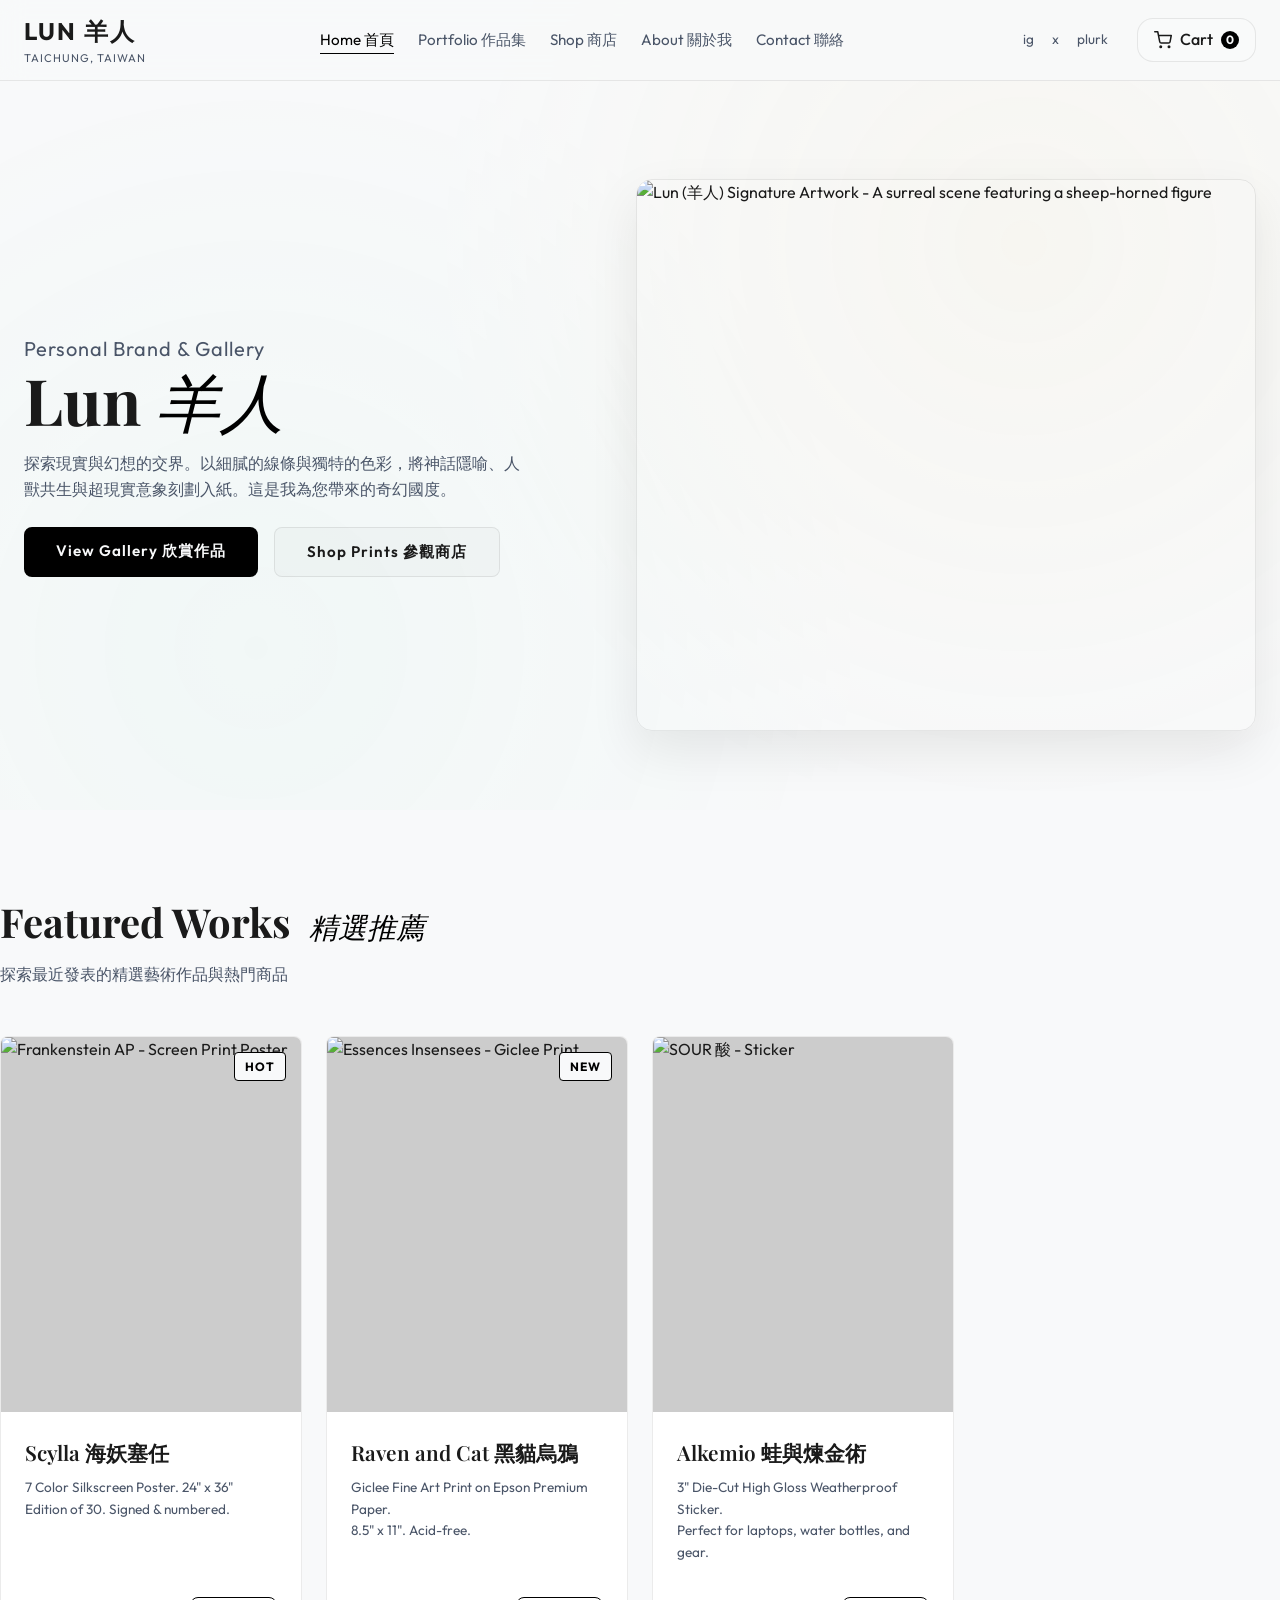
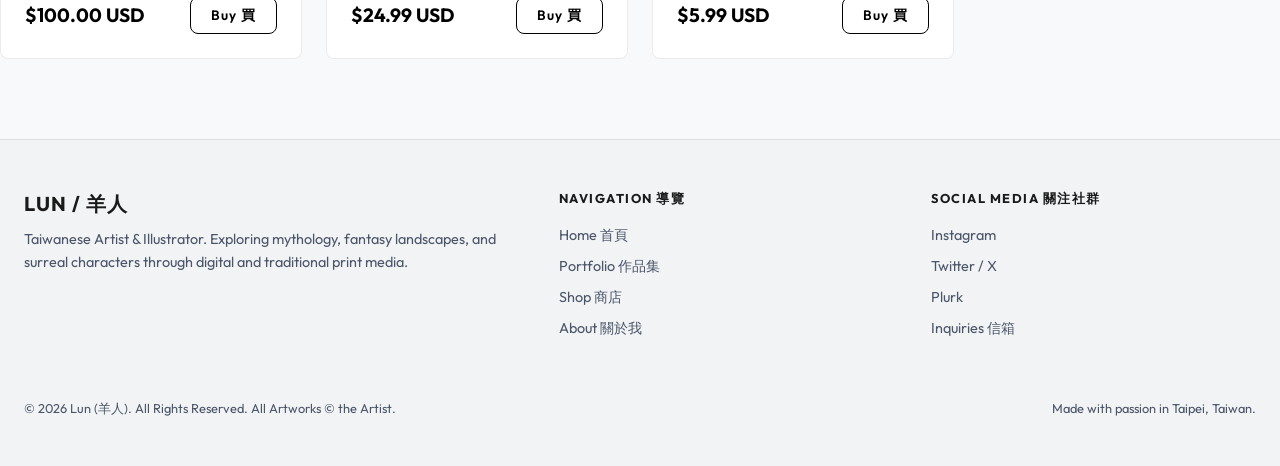
==== index.html @ feaa1fb0 "Add files via upload" ====
<!DOCTYPE html>
<html lang="zh-Hant-TW">
<head>
    <meta charset="UTF-8">
    <meta name="viewport" content="width=device-width, initial-scale=1.0">
    <title>Lun (羊人) — Artist & Illustrator | 官方網站</title>
    <meta name="description" content="台灣插畫家暨概念設計師 Lun (羊人) 的個人品牌官方網站。展示其超現實主義插畫、概念美術作品，並提供限量絲網印刷海報、藝術微噴與貼紙周邊販售。">
    <link rel="stylesheet" href="style.css">
    <!-- FontAwesome or simple SVG icons can be embedded directly. We'll use inline SVGs for high reliability and visual speed. -->
</head>
<body>

    <!-- --- Header --- -->
    <header>
        <div class="container nav-container">
            <a href="index.html" class="logo-wrapper">
                <span class="logo-brand">LUN 羊人</span>
                <span class="logo-location">Taichung, Taiwan</span>
            </a>
            
            <nav>
                <ul class="nav-links" id="nav-links">
                    <li><a href="index.html" class="active">Home 首頁</a></li>
                    <li><a href="portfolio.html">Portfolio 作品集</a></li>
                    <li><a href="shop.html">Shop 商店</a></li>
                    <li><a href="about.html">About 關於我</a></li>
                    <li><a href="#" id="contact-trigger">Contact 聯絡</a></li>
                </ul>
            </nav>
            
            <div class="nav-right">
                <div class="social-icons-nav">
                    <a href="https://instagram.com" target="_blank">ig</a>
                    <a href="https://x.com" target="_blank">x</a>
                    <a href="https://plurk.com" target="_blank">plurk</a>
                </div>
                <div class="cart-icon-btn" id="cart-toggle">
                    <svg width="18" height="18" viewBox="0 0 24 24" fill="none" stroke="currentColor" stroke-width="2" stroke-linecap="round" stroke-linejoin="round"><circle cx="9" cy="21" r="1"></circle><circle cx="20" cy="21" r="1"></circle><path d="M1 1h4l2.68 13.39a2 2 0 0 0 2 1.61h9.72a2 2 0 0 0 2-1.61L23 6H6"></path></svg>
                    <span>Cart</span>
                    <span class="cart-count" id="cart-count">0</span>
                </div>
                <div class="menu-toggle" id="menu-toggle">
                    <span></span>
                    <span></span>
                    <span></span>
                </div>
            </div>
        </div>
    </header>

    <!-- --- Hero Section --- -->
    <section class="hero-section">
        <div class="hero-bg"></div>
        <div class="container hero-grid">
            <div class="hero-content">
                <span class="subtitle">Personal Brand & Gallery</span>
                <h1>Lun <em>羊人</em></h1>
                <p>探索現實與幻想的交界。以細膩的線條與獨特的色彩，將神話隱喻、人獸共生與超現實意象刻劃入紙。這是我為您帶來的奇幻國度。</p>
                <div class="hero-actions">
                    <a href="portfolio.html" class="btn btn-primary">View Gallery 欣賞作品</a>
                    <a href="shop.html" class="btn btn-secondary">Shop Prints 參觀商店</a>
                </div>
            </div>
            <div class="hero-visual">
                <img src="assets/hero_artwork.png" alt="Lun (羊人) Signature Artwork - A surreal scene featuring a sheep-horned figure">
            </div>
        </div>
    </section>

    <!-- --- Featured Section --- -->
    <section class="container section-padding">
        <div class="section-header">
            <h2>Featured Works <em>精選推薦</em></h2>
            <p>探索最近發表的精選藝術作品與熱門商品</p>
        </div>
        
        <div class="product-grid">
            <!-- Work 1 (Link to Portfolio/Shop) -->
            <div class="product-card" data-id="featured-1" data-price="200.00" data-image="assets/artwork_silkscreen1.png">
                <div class="product-img-wrapper">
                    <img src="assets/artwork_silkscreen1.png" alt="Frankenstein AP - Screen Print Poster">
                    <span class="product-badge">Hot</span>
                </div>
                <div class="product-info">
                    <h3 class="product-title">Scylla 海妖塞任</h3>
                    <p class="product-meta">
                        7 Color Silkscreen Poster. 24" x 36"<br>
                        Edition of 30. Signed & numbered.
                    </p>
                    <div class="product-price-row">
                        <span class="product-price">$100.00 USD</span>
                        <button class="btn-buy">Buy 買</button>
                    </div>
                </div>
            </div>

            <!-- Work 2 -->
            <div class="product-card" data-id="featured-2" data-price="24.99" data-image="assets/artwork_giclee1.png">
                <div class="product-img-wrapper">
                    <img src="assets/artwork_giclee1.png" alt="Essences Insensees - Giclee Print">
                    <span class="product-badge">New</span>
                </div>
                <div class="product-info">
                    <h3 class="product-title">Raven and Cat 黑貓烏鴉</h3>
                    <p class="product-meta">
                        Giclee Fine Art Print on Epson Premium Paper.<br>
                        8.5" x 11". Acid-free.
                    </p>
                    <div class="product-price-row">
                        <span class="product-price">$24.99 USD</span>
                        <button class="btn-buy">Buy 買</button>
                    </div>
                </div>
            </div>

            <!-- Work 3 -->
            <div class="product-card" data-id="featured-3" data-price="5.99" data-image="assets/artwork_sticker1.png">
                <div class="product-img-wrapper">
                    <img src="assets/artwork_sticker1.png" alt="SOUR 酸 - Sticker">
                </div>
                <div class="product-info">
                    <h3 class="product-title">Alkemio 蛙與煉金術</h3>
                    <p class="product-meta">
                        3" Die-Cut High Gloss Weatherproof Sticker.<br>
                        Perfect for laptops, water bottles, and gear.
                    </p>
                    <div class="product-price-row">
                        <span class="product-price">$5.99 USD</span>
                        <button class="btn-buy">Buy 買</button>
                    </div>
                </div>
            </div>
        </div>
    </section>

    <!-- --- Cart Overlay & Drawer (Global) --- -->
    <div class="cart-overlay" id="cart-overlay">
        <div class="cart-drawer" id="cart-drawer">
            <div class="cart-header">
                <h3>Shopping Cart 購物車</h3>
                <span class="cart-close-btn" id="cart-close">&times;</span>
            </div>
            
            <div class="cart-items-wrapper" id="cart-items-wrapper">
                <!-- Cart items will be loaded dynamically by JS -->
            </div>
            
            <div class="cart-footer-panel">
                <div class="cart-summary-row">
                    <span>Subtotal 小計</span>
                    <span class="cart-summary-price" id="cart-total-price">$0.00 USD</span>
                </div>
                
                <button class="btn btn-primary" id="checkout-btn" style="width: 100%; text-align: center;">Proceed to Checkout 填寫結帳資料</button>
                
                <!-- Mock Checkout Form inside Drawer -->
                <div class="cart-checkout-form" id="checkout-form">
                    <form id="pay-form">
                        <div class="contact-form-group">
                            <label class="contact-form-label" for="checkout-email">Email 收件信箱</label>
                            <input class="contact-input" type="email" id="checkout-email" required placeholder="your_email@domain.com">
                        </div>
                        <div class="contact-form-group">
                            <label class="contact-form-label" for="checkout-name">Recipient Name 收件人姓名</label>
                            <input class="contact-input" type="text" id="checkout-name" required placeholder="收件人真實姓名">
                        </div>
                        <div class="contact-form-group">
                            <label class="contact-form-label" for="checkout-address">Shipping Address 運送地址</label>
                            <input class="contact-input" type="text" id="checkout-address" required placeholder="收件完整地址">
                        </div>
                        <div class="contact-form-group">
                            <label class="contact-form-label" for="checkout-card">Card Number 信用卡卡號</label>
                            <input class="contact-input" type="text" id="checkout-card" required placeholder="0000 0000 0000 0000">
                        </div>
                        <div style="display: grid; grid-template-columns: 1fr 1fr; gap: 10px;">
                            <div class="contact-form-group">
                                <label class="contact-form-label" for="checkout-expiry">Expiry 有效期限</label>
                                <input class="contact-input" type="text" id="checkout-expiry" required placeholder="MM/YY">
                            </div>
                            <div class="contact-form-group">
                                <label class="contact-form-label" for="checkout-cvv">CVV 安全碼</label>
                                <input class="contact-input" type="text" id="checkout-cvv" required placeholder="123">
                            </div>
                        </div>
                        <button type="submit" class="btn btn-primary" id="pay-submit-btn" style="width: 100%; text-align: center; margin-top: 15px; background-color: var(--accent-emerald);">Pay & Confirm 模擬付款</button>
                    </form>
                </div>
            </div>
        </div>
    </div>

    <!-- --- Contact Overlay & Drawer (Global) --- -->
    <div class="contact-overlay" id="contact-overlay">
        <div class="contact-drawer" id="contact-drawer">
            <div class="contact-header">
                <h3>Contact & Newsletter 聯絡與訂閱</h3>
                <span class="contact-close-btn" id="contact-close">&times;</span>
            </div>
            
            <div class="contact-body">
                <p class="contact-intro">對於委託合作、展覽邀請或商品購買有任何疑問？請填寫下方表單，我會儘快與您聯繫。</p>
                
                <form id="contact-form">
                    <div class="contact-form-group">
                        <label class="contact-form-label" for="contact-name">Name 姓名</label>
                        <input class="contact-input" type="text" id="contact-name" required placeholder="您的姓名">
                    </div>
                    <div class="contact-form-group">
                        <label class="contact-form-label" for="contact-email">Email 信箱</label>
                        <input class="contact-input" type="email" id="contact-email" required placeholder="your_email@domain.com">
                    </div>
                    <div class="contact-form-group">
                        <label class="contact-form-label" for="contact-subject">Subject 主旨</label>
                        <input class="contact-input" type="text" id="contact-subject" required placeholder="諮詢主旨">
                    </div>
                    <div class="contact-form-group">
                        <label class="contact-form-label" for="contact-message">Message 訊息內容</label>
                        <textarea class="contact-input" id="contact-message" required placeholder="請輸入您想說的話..."></textarea>
                    </div>
                    <button type="submit" class="btn btn-primary" style="width: 100%; text-align: center;">Send Message 傳送訊息</button>
                </form>
                
                <div class="contact-socials">
                    <span class="contact-form-label">Follow Me 關注社群</span>
                    <ul class="contact-social-links">
                        <li><a href="https://instagram.com" target="_blank">Instagram</a></li>
                        <li><a href="https://x.com" target="_blank">Twitter / X</a></li>
                        <li><a href="https://plurk.com" target="_blank">Plurk</a></li>
                        <li><a href="mailto:lun.sheepman@gmail.com">Email 信箱</a></li>
                    </ul>
                </div>
            </div>
        </div>
    </div>

    <!-- --- Footer --- -->
    <footer>
        <div class="container footer-grid">
            <div class="footer-brand">
                <h4>LUN / 羊人</h4>
                <p>Taiwanese Artist & Illustrator. Exploring mythology, fantasy landscapes, and surreal characters through digital and traditional print media.</p>
            </div>
            <div class="footer-links">
                <h5>Navigation 導覽</h5>
                <ul>
                    <li><a href="index.html">Home 首頁</a></li>
                    <li><a href="portfolio.html">Portfolio 作品集</a></li>
                    <li><a href="shop.html">Shop 商店</a></li>
                    <li><a href="about.html">About 關於我</a></li>
                </ul>
            </div>
            <div class="footer-links">
                <h5>Social Media 關注社群</h5>
                <ul>
                    <li><a href="https://instagram.com" target="_blank">Instagram</a></li>
                    <li><a href="https://x.com" target="_blank">Twitter / X</a></li>
                    <li><a href="https://plurk.com" target="_blank">Plurk</a></li>
                    <li><a href="mailto:lun.sheepman@gmail.com">Inquiries 信箱</a></li>
                </ul>
            </div>
        </div>
        <div class="container footer-bottom">
            <span>&copy; 2026 Lun (羊人). All Rights Reserved. All Artworks &copy; the Artist.</span>
            <span>Made with passion in Taipei, Taiwan.</span>
        </div>
    </footer>

    <script src="app.js"></script>
</body>
</html>
---- style.css ----
@import url('https://fonts.googleapis.com/css2?family=Outfit:wght@300;400;500;600;700&family=Playfair+Display:ital,wght@0,400;0,600;0,700;1,400&display=swap');

/* --- CSS Variables & Design System --- */
:root {
    --bg-color: #f8f9fa;
    --bg-card: #ffffff;
    --bg-card-hover: #f1f3f5;
    --border-color: rgba(0, 0, 0, 0.08);
    --border-glow: rgba(0, 0, 0, 0.15);
    
    --text-primary: #1a1a1a;
    --text-secondary: #4a5568;
    --text-muted: #718096;
    
    --accent-gold: #000000;
    --accent-gold-dark: #2d3748;
    --accent-emerald: #0f766e;
    --accent-emerald-dark: #115e59;
    
    --font-sans: 'Outfit', sans-serif;
    --font-serif: 'Playfair Display', serif;
    
    --transition-smooth: all 0.35s cubic-bezier(0.25, 0.8, 0.25, 1);
    --transition-fast: all 0.2s ease;
    
    --glass-blur: blur(12px);
    --border-radius: 8px;
    --border-radius-lg: 16px;
    --spacing-xs: 8px;
    --spacing-sm: 16px;
    --spacing-md: 24px;
    --spacing-lg: 48px;
    --spacing-xl: 80px;
    
    --max-width: 1440px;
}

/* --- Base Reset & Typography --- */
* {
    margin: 0;
    padding: 0;
    box-sizing: border-box;
    -webkit-font-smoothing: antialiased;
    -moz-osx-font-smoothing: grayscale;
}

body {
    background-color: var(--bg-color);
    color: var(--text-primary);
    font-family: var(--font-sans);
    line-height: 1.6;
    overflow-x: hidden;
}

a {
    color: inherit;
    text-decoration: none;
    transition: var(--transition-fast);
}

img {
    max-width: 100%;
    height: auto;
    display: block;
}

button, input, textarea {
    font-family: inherit;
    color: inherit;
    background: none;
    border: none;
    outline: none;
}

/* --- Custom Scrollbar --- */
::-webkit-scrollbar {
    width: 8px;
    height: 8px;
}
::-webkit-scrollbar-track {
    background: var(--bg-color);
}
::-webkit-scrollbar-thumb {
    background: rgba(240, 246, 252, 0.15);
    border-radius: 4px;
}
::-webkit-scrollbar-thumb:hover {
    background: var(--accent-gold);
}

/* --- Layout Wrappers --- */
.container {
    max-width: var(--max-width);
    margin: 0 auto;
    padding: 0 var(--spacing-md);
    width: 100%;
}

.section-padding {
    padding: var(--spacing-xl) 0;
}

/* --- Header & Navigation --- */
header {
    position: fixed;
    top: 0;
    left: 0;
    width: 100%;
    z-index: 100;
    background: rgba(248, 249, 250, 0.85);
    backdrop-filter: var(--glass-blur);
    -webkit-backdrop-filter: var(--glass-blur);
    border-bottom: 1px solid var(--border-color);
    transition: var(--transition-smooth);
}

header.scrolled {
    padding: 10px 0;
    box-shadow: 0 10px 30px rgba(0, 0, 0, 0.05);
}

.nav-container {
    display: flex;
    justify-content: space-between;
    align-items: center;
    height: 80px;
    transition: var(--transition-smooth);
}

header.scrolled .nav-container {
    height: 60px;
}

.logo-wrapper {
    display: flex;
    flex-direction: column;
}

.logo-brand {
    font-size: 1.5rem;
    font-weight: 700;
    letter-spacing: 2px;
    color: var(--text-primary);
}

.logo-location {
    font-size: 0.7rem;
    color: var(--text-secondary);
    letter-spacing: 1px;
    text-transform: uppercase;
}

.nav-links {
    display: flex;
    gap: var(--spacing-md);
    list-style: none;
    align-items: center;
}

.nav-links a {
    font-size: 0.95rem;
    font-weight: 400;
    color: var(--text-secondary);
    position: relative;
    padding: 5px 0;
}

.nav-links a::after {
    content: '';
    position: absolute;
    bottom: 0;
    left: 0;
    width: 0;
    height: 1px;
    background: var(--accent-gold);
    transition: var(--transition-smooth);
}

.nav-links a:hover,
.nav-links a.active {
    color: var(--accent-gold);
}

.nav-links a:hover::after,
.nav-links a.active::after {
    width: 100%;
}

.nav-right {
    display: flex;
    align-items: center;
    gap: var(--spacing-md);
}

.social-icons-nav {
    display: flex;
    gap: var(--spacing-xs);
}

.social-icons-nav a {
    color: var(--text-secondary);
    font-size: 0.85rem;
    text-transform: lowercase;
    padding: 5px;
}

.social-icons-nav a:hover {
    color: var(--accent-gold);
}

.cart-icon-btn {
    display: flex;
    align-items: center;
    gap: 8px;
    color: var(--text-primary);
    cursor: pointer;
    font-weight: 500;
    background: rgba(240, 246, 252, 0.05);
    padding: 8px 16px;
    border-radius: var(--border-radius-lg);
    border: 1px solid var(--border-color);
    transition: var(--transition-fast);
    position: relative;
}

.cart-icon-btn:hover {
    border-color: var(--accent-gold);
    background: rgba(229, 193, 88, 0.05);
}

.cart-count {
    background-color: var(--accent-gold);
    color: var(--bg-color);
    font-size: 0.75rem;
    font-weight: 700;
    min-width: 18px;
    height: 18px;
    border-radius: 50%;
    display: flex;
    align-items: center;
    justify-content: center;
    padding: 2px;
}

/* Mobile Menu Toggle */
.menu-toggle {
    display: none;
    flex-direction: column;
    gap: 6px;
    cursor: pointer;
    z-index: 110;
}

.menu-toggle span {
    width: 25px;
    height: 2px;
    background-color: var(--text-primary);
    transition: var(--transition-fast);
}

/* --- Hero Banner Section --- */
.hero-section {
    position: relative;
    min-height: 90vh;
    display: flex;
    align-items: center;
    padding-top: 100px;
    overflow: hidden;
}

.hero-bg {
    position: absolute;
    top: 0;
    left: 0;
    width: 100%;
    height: 100%;
    z-index: 1;
    opacity: 0.35;
    background: radial-gradient(circle at 80% 30%, rgba(229, 193, 88, 0.15), transparent 50%),
                radial-gradient(circle at 20% 80%, rgba(52, 211, 153, 0.1), transparent 50%);
}

.hero-grid {
    display: grid;
    grid-template-columns: 1fr 1.1fr;
    gap: var(--spacing-lg);
    align-items: center;
    position: relative;
    z-index: 2;
}

.hero-content h1 {
    font-family: var(--font-serif);
    font-size: clamp(2.5rem, 5vw, 4.5rem);
    font-weight: 700;
    line-height: 1.1;
    margin-bottom: var(--spacing-sm);
}

.hero-content h1 em {
    font-style: italic;
    font-weight: 400;
    color: var(--accent-gold);
}

.hero-content .subtitle {
    font-size: 1.25rem;
    color: var(--text-secondary);
    margin-bottom: var(--spacing-md);
    letter-spacing: 1px;
}

.hero-content p {
    color: var(--text-secondary);
    max-width: 500px;
    margin-bottom: var(--spacing-md);
}

.hero-actions {
    display: flex;
    gap: var(--spacing-sm);
}

.btn {
    display: inline-block;
    padding: 12px 32px;
    border-radius: var(--border-radius);
    font-weight: 600;
    font-size: 0.95rem;
    letter-spacing: 1px;
    cursor: pointer;
    transition: var(--transition-smooth);
}

.btn-primary {
    background-color: var(--accent-gold);
    color: var(--bg-color);
}

.btn-primary:hover {
    background-color: var(--accent-gold-dark);
    color: #fff;
    transform: translateY(-2px);
    box-shadow: 0 10px 20px rgba(0, 0, 0, 0.12);
}

.btn-secondary {
    border: 1px solid var(--border-color);
    color: var(--text-primary);
    background: rgba(0, 0, 0, 0.02);
}

.btn-secondary:hover {
    border-color: var(--accent-gold);
    background: rgba(0, 0, 0, 0.05);
    transform: translateY(-2px);
}

.hero-visual {
    position: relative;
    border-radius: var(--border-radius-lg);
    overflow: hidden;
    box-shadow: 0 20px 50px rgba(0, 0, 0, 0.08);
    border: 1px solid var(--border-color);
    transition: var(--transition-smooth);
}

.hero-visual:hover {
    transform: scale(1.02);
    border-color: var(--border-glow);
}

.hero-visual img {
    width: 100%;
    height: 550px;
    object-fit: cover;
}

/* --- Section Titles --- */
.section-header {
    margin-bottom: var(--spacing-lg);
}

.section-header h2 {
    font-family: var(--font-serif);
    font-size: 2.5rem;
    color: var(--text-primary);
}

.section-header h2 em {
    font-style: italic;
    font-weight: 400;
    color: var(--accent-gold);
    font-size: 1.8rem;
    margin-left: 10px;
}

.section-header p {
    color: var(--text-secondary);
    margin-top: 8px;
}

/* --- Portfolio Masonry Grid --- */
.portfolio-filters {
    display: flex;
    gap: var(--spacing-sm);
    list-style: none;
    margin-bottom: var(--spacing-md);
    flex-wrap: wrap;
}

.filter-btn {
    font-size: 0.9rem;
    padding: 8px 20px;
    border-radius: 20px;
    border: 1px solid var(--border-color);
    cursor: pointer;
    background: rgba(240, 246, 252, 0.03);
    transition: var(--transition-fast);
}

.filter-btn:hover,
.filter-btn.active {
    border-color: var(--accent-gold);
    color: var(--accent-gold);
    background: rgba(229, 193, 88, 0.05);
}

/* Saren Stone Reference: 4 Column Masonry */
.masonry-grid {
    column-count: 4;
    column-gap: 20px;
    width: 100%;
}

.masonry-item {
    background-color: var(--bg-card);
    border-radius: var(--border-radius);
    border: 1px solid var(--border-color);
    overflow: hidden;
    margin-bottom: 20px;
    break-inside: avoid;
    cursor: pointer;
    transition: var(--transition-smooth);
    position: relative;
}

.masonry-item img {
    width: 100%;
    display: block;
    transition: var(--transition-smooth);
}

.masonry-item-info {
    position: absolute;
    bottom: 0;
    left: 0;
    width: 100%;
    padding: 24px;
    background: linear-gradient(to top, rgba(248, 249, 250, 0.98), rgba(248, 249, 250, 0));
    opacity: 0;
    transform: translateY(10px);
    transition: var(--transition-smooth);
}

.masonry-item:hover {
    transform: translateY(-5px);
    border-color: var(--border-glow);
    box-shadow: 0 12px 30px rgba(0, 0, 0, 0.4);
}

.masonry-item:hover img {
    transform: scale(1.05);
}

.masonry-item:hover .masonry-item-info {
    opacity: 1;
    transform: translateY(0);
}

.masonry-item-title {
    font-family: var(--font-serif);
    font-size: 1.25rem;
    font-weight: 600;
    margin-bottom: 4px;
}

.masonry-item-tag {
    font-size: 0.8rem;
    color: var(--accent-gold);
    text-transform: uppercase;
    letter-spacing: 1px;
}

/* --- Shop Layout (Sachin Teng Style) --- */
.shop-category-section {
    margin-bottom: var(--spacing-xl);
}

.product-grid {
    display: grid;
    grid-template-columns: repeat(auto-fill, minmax(280px, 1fr));
    gap: var(--spacing-md);
}

.product-card {
    background-color: var(--bg-card);
    border-radius: var(--border-radius);
    border: 1px solid var(--border-color);
    overflow: hidden;
    transition: var(--transition-smooth);
    display: flex;
    flex-direction: column;
}

.product-card:hover {
    background-color: var(--bg-card-hover);
    border-color: var(--border-glow);
    transform: translateY(-5px);
    box-shadow: 0 15px 30px rgba(0,0,0,0.3);
}

.product-img-wrapper {
    position: relative;
    aspect-ratio: 4/5;
    overflow: hidden;
    background-color: rgba(0,0,0,0.2);
}

.product-img-wrapper img {
    width: 100%;
    height: 100%;
    object-fit: cover;
    transition: var(--transition-smooth);
}

.product-card:hover .product-img-wrapper img {
    transform: scale(1.05);
}

.product-badge {
    position: absolute;
    top: 15px;
    right: 15px;
    background: var(--bg-color);
    border: 1px solid var(--accent-gold);
    color: var(--accent-gold);
    font-size: 0.75rem;
    font-weight: 700;
    padding: 4px 10px;
    border-radius: 4px;
    text-transform: uppercase;
    letter-spacing: 1px;
    z-index: 2;
}

.product-info {
    padding: var(--spacing-md);
    flex-grow: 1;
    display: flex;
    flex-direction: column;
}

.product-title {
    font-family: var(--font-serif);
    font-size: 1.3rem;
    font-weight: 600;
    margin-bottom: var(--spacing-xs);
    color: var(--text-primary);
}

.product-meta {
    font-size: 0.85rem;
    color: var(--text-secondary);
    margin-bottom: var(--spacing-sm);
    flex-grow: 1;
}

.product-meta strong {
    color: var(--text-primary);
}

.product-price-row {
    display: flex;
    justify-content: space-between;
    align-items: center;
    margin-top: auto;
    padding-top: var(--spacing-sm);
    border-top: 1px solid rgba(240, 246, 252, 0.05);
}

.product-price {
    font-size: 1.2rem;
    font-weight: 700;
    color: var(--accent-gold);
}

.btn-buy {
    background-color: transparent;
    color: var(--accent-gold);
    border: 1px solid var(--accent-gold);
    padding: 8px 20px;
    border-radius: var(--border-radius);
    cursor: pointer;
    font-size: 0.85rem;
    font-weight: 600;
    letter-spacing: 1px;
    transition: var(--transition-fast);
}

.btn-buy:hover {
    background-color: var(--accent-gold);
    color: var(--bg-color);
    box-shadow: 0 4px 12px rgba(229, 193, 88, 0.25);
}

.out-of-print {
    color: var(--text-muted);
    font-size: 0.9rem;
    font-weight: 700;
    letter-spacing: 1px;
    text-transform: uppercase;
}

/* --- About & Timeline Section --- */
.about-grid {
    display: grid;
    grid-template-columns: 1fr 1.5fr;
    gap: var(--spacing-lg);
    margin-bottom: var(--spacing-xl);
}

.about-image {
    border-radius: var(--border-radius-lg);
    overflow: hidden;
    border: 1px solid var(--border-color);
    box-shadow: 0 15px 40px rgba(0, 0, 0, 0.06);
    align-self: start;
}

.about-image img {
    width: 100%;
    aspect-ratio: 1/1;
    object-fit: cover;
}

.about-text h3 {
    font-family: var(--font-serif);
    font-size: 2.2rem;
    margin-bottom: var(--spacing-sm);
    color: var(--text-primary);
}

.about-text p {
    color: var(--text-secondary);
    margin-bottom: var(--spacing-sm);
    font-size: 1.05rem;
}

/* Timeline Layout */
.timeline-section {
    margin-top: var(--spacing-xl);
    border-top: 1px solid var(--border-color);
    padding-top: var(--spacing-xl);
}

.timeline {
    position: relative;
    max-width: 800px;
    margin: 40px auto 0;
    padding: 0 20px;
}

.timeline::after {
    content: '';
    position: absolute;
    width: 2px;
    background: var(--border-color);
    top: 0;
    bottom: 0;
    left: 50%;
    transform: translateX(-50%);
}

.timeline-item {
    padding: 20px 40px;
    position: relative;
    width: 50%;
    background-color: inherit;
}

.timeline-item::after {
    content: '';
    position: absolute;
    width: 16px;
    height: 16px;
    right: -8px;
    background-color: var(--bg-color);
    border: 4px solid var(--accent-gold);
    top: 25px;
    border-radius: 50%;
    z-index: 1;
}

.timeline-left {
    left: 0;
    text-align: right;
}

.timeline-right {
    left: 50%;
}

.timeline-right::after {
    left: -8px;
}

.timeline-content {
    padding: 20px;
    background-color: var(--bg-card);
    border: 1px solid var(--border-color);
    position: relative;
    border-radius: var(--border-radius);
}

.timeline-date {
    font-weight: 700;
    color: var(--accent-gold);
    margin-bottom: 8px;
    font-size: 1.1rem;
}

.timeline-content h4 {
    font-family: var(--font-serif);
    font-size: 1.25rem;
    margin-bottom: 6px;
}

.timeline-content p {
    color: var(--text-secondary);
    font-size: 0.9rem;
}

/* --- Slide-out Shopping Cart Drawer --- */
.cart-overlay {
    position: fixed;
    top: 0;
    left: 0;
    width: 100%;
    height: 100%;
    background: rgba(0, 0, 0, 0.4);
    backdrop-filter: blur(4px);
    z-index: 1000;
    opacity: 0;
    pointer-events: none;
    transition: var(--transition-smooth);
}

.cart-overlay.open {
    opacity: 1;
    pointer-events: auto;
}

.cart-drawer {
    position: fixed;
    top: 0;
    right: 0;
    width: 100%;
    max-width: 480px;
    height: 100%;
    background: var(--bg-color);
    border-left: 1px solid var(--border-color);
    box-shadow: -10px 0 40px rgba(0, 0, 0, 0.08);
    z-index: 1001;
    transform: translateX(100%);
    transition: var(--transition-smooth);
    display: flex;
    flex-direction: column;
}

.cart-overlay.open .cart-drawer {
    transform: translateX(0);
}

.cart-header {
    padding: var(--spacing-md);
    border-bottom: 1px solid var(--border-color);
    display: flex;
    justify-content: space-between;
    align-items: center;
}

.cart-header h3 {
    font-family: var(--font-serif);
    font-size: 1.5rem;
}

.cart-close-btn {
    cursor: pointer;
    font-size: 1.5rem;
    color: var(--text-secondary);
    transition: var(--transition-fast);
}

.cart-close-btn:hover {
    color: var(--text-primary);
}

.cart-items-wrapper {
    flex-grow: 1;
    overflow-y: auto;
    padding: var(--spacing-md);
}

.cart-item {
    display: flex;
    gap: var(--spacing-sm);
    padding-bottom: var(--spacing-sm);
    margin-bottom: var(--spacing-sm);
    border-bottom: 1px solid rgba(240, 246, 252, 0.05);
}

.cart-item-img {
    width: 70px;
    height: 90px;
    border-radius: var(--border-radius);
    object-fit: cover;
    border: 1px solid var(--border-color);
}

.cart-item-details {
    flex-grow: 1;
    display: flex;
    flex-direction: column;
}

.cart-item-title {
    font-family: var(--font-serif);
    font-size: 1.1rem;
    margin-bottom: 4px;
}

.cart-item-price {
    font-weight: 600;
    color: var(--accent-gold);
    margin-bottom: 8px;
    font-size: 0.95rem;
}

.cart-item-qty-row {
    display: flex;
    justify-content: space-between;
    align-items: center;
    margin-top: auto;
}

.cart-qty-selector {
    display: flex;
    align-items: center;
    border: 1px solid var(--border-color);
    border-radius: 4px;
    overflow: hidden;
}

.cart-qty-btn {
    padding: 4px 10px;
    background: rgba(240, 246, 252, 0.05);
    cursor: pointer;
    font-weight: bold;
    font-size: 0.85rem;
}

.cart-qty-btn:hover {
    background: var(--border-color);
}

.cart-qty-val {
    padding: 4px 12px;
    font-size: 0.85rem;
}

.cart-item-remove {
    font-size: 0.8rem;
    color: var(--text-muted);
    cursor: pointer;
    text-decoration: underline;
}

.cart-item-remove:hover {
    color: var(--text-primary);
}

.cart-footer-panel {
    padding: var(--spacing-md);
    border-top: 1px solid var(--border-color);
    background: rgba(0, 0, 0, 0.02);
}

.cart-summary-row {
    display: flex;
    justify-content: space-between;
    font-size: 1.1rem;
    font-weight: 600;
    margin-bottom: var(--spacing-md);
}

.cart-summary-price {
    color: var(--accent-gold);
}

.cart-empty-message {
    text-align: center;
    color: var(--text-secondary);
    padding: var(--spacing-lg) 0;
}

/* Checkout Button & Form inside Cart */
.cart-checkout-form {
    display: none;
    margin-top: var(--spacing-sm);
    padding-top: var(--spacing-sm);
    border-top: 1px solid rgba(240, 246, 252, 0.05);
}

.cart-checkout-form.active {
    display: block;
}

/* --- Slide-out Contact Drawer --- */
.contact-overlay {
    position: fixed;
    top: 0;
    left: 0;
    width: 100%;
    height: 100%;
    background: rgba(0, 0, 0, 0.4);
    backdrop-filter: blur(4px);
    z-index: 1000;
    opacity: 0;
    pointer-events: none;
    transition: var(--transition-smooth);
}

.contact-overlay.open {
    opacity: 1;
    pointer-events: auto;
}

.contact-drawer {
    position: fixed;
    top: 0;
    right: 0;
    width: 100%;
    max-width: 520px;
    height: 100%;
    background: var(--bg-color);
    border-left: 1px solid var(--border-color);
    box-shadow: -10px 0 40px rgba(0, 0, 0, 0.08);
    z-index: 1001;
    transform: translateX(100%);
    transition: var(--transition-smooth);
    display: flex;
    flex-direction: column;
    padding: var(--spacing-md);
}

.contact-overlay.open .contact-drawer {
    transform: translateX(0);
}

.contact-header {
    display: flex;
    justify-content: space-between;
    align-items: center;
    padding-bottom: var(--spacing-md);
    border-bottom: 1px solid var(--border-color);
}

.contact-header h3 {
    font-family: var(--font-serif);
    font-size: 1.5rem;
}

.contact-close-btn {
    cursor: pointer;
    font-size: 1.5rem;
    color: var(--text-secondary);
}

.contact-body {
    flex-grow: 1;
    overflow-y: auto;
    padding: var(--spacing-md) 0;
}

.contact-intro {
    font-size: 0.95rem;
    color: var(--text-secondary);
    margin-bottom: var(--spacing-md);
}

.contact-form-group {
    margin-bottom: var(--spacing-md);
}

.contact-form-label {
    display: block;
    font-size: 0.75rem;
    font-weight: 600;
    letter-spacing: 1.5px;
    text-transform: uppercase;
    margin-bottom: 8px;
    color: var(--text-primary);
}

.contact-input {
    width: 100%;
    padding: 12px 16px;
    background: #ffffff;
    border: 1px solid var(--border-color);
    border-radius: var(--border-radius);
    color: var(--text-primary);
    transition: var(--transition-fast);
}

.contact-input:focus {
    border-color: var(--accent-gold);
    background: #ffffff;
}

textarea.contact-input {
    resize: vertical;
    min-height: 120px;
}

.contact-socials {
    margin-top: var(--spacing-md);
    padding-top: var(--spacing-md);
    border-top: 1px solid rgba(240, 246, 252, 0.05);
}

.contact-social-links {
    display: flex;
    gap: var(--spacing-md);
    list-style: none;
    margin-top: var(--spacing-xs);
}

.contact-social-links a {
    color: var(--text-secondary);
    font-size: 0.9rem;
}

.contact-social-links a:hover {
    color: var(--accent-gold);
}

/* --- Fullscreen Lightbox Modal --- */
.lightbox-modal {
    position: fixed;
    top: 0;
    left: 0;
    width: 100%;
    height: 100%;
    background: rgba(255, 255, 255, 0.98);
    z-index: 2000;
    display: flex;
    align-items: center;
    justify-content: center;
    opacity: 0;
    pointer-events: none;
    transition: var(--transition-smooth);
}

.lightbox-modal.open {
    opacity: 1;
    pointer-events: auto;
}

.lightbox-close {
    position: absolute;
    top: 30px;
    right: 30px;
    font-size: 2.5rem;
    color: var(--text-secondary);
    cursor: pointer;
    transition: var(--transition-fast);
}

.lightbox-close:hover {
    color: var(--text-primary);
}

.lightbox-content-container {
    display: flex;
    max-width: 1200px;
    width: 90%;
    max-height: 85vh;
    gap: var(--spacing-md);
    align-items: center;
    justify-content: center;
}

.lightbox-img-wrapper {
    flex: 1.2;
    display: flex;
    justify-content: center;
    align-items: center;
    max-height: 80vh;
}

.lightbox-img {
    max-width: 100%;
    max-height: 80vh;
    object-fit: contain;
    border-radius: var(--border-radius);
    border: 1px solid var(--border-color);
    box-shadow: 0 20px 60px rgba(0, 0, 0, 0.1);
}

.lightbox-details {
    flex: 0.8;
    color: var(--text-primary);
    display: flex;
    flex-direction: column;
}

.lightbox-title {
    font-family: var(--font-serif);
    font-size: 2.2rem;
    margin-bottom: 8px;
}

.lightbox-category {
    font-size: 0.85rem;
    color: var(--accent-gold);
    text-transform: uppercase;
    letter-spacing: 1px;
    margin-bottom: var(--spacing-md);
}

.lightbox-desc {
    color: var(--text-secondary);
    font-size: 1rem;
    margin-bottom: var(--spacing-md);
    line-height: 1.7;
}

.lightbox-specs {
    border-top: 1px solid rgba(240, 246, 252, 0.05);
    padding-top: var(--spacing-sm);
    font-size: 0.9rem;
    color: var(--text-secondary);
}

.lightbox-specs li {
    margin-bottom: 8px;
    list-style: none;
}

.lightbox-specs strong {
    color: var(--text-primary);
}

/* --- Footer --- */
footer {
    border-top: 1px solid var(--border-color);
    background-color: #f1f3f5;
    padding: var(--spacing-lg) 0;
    font-size: 0.9rem;
    color: var(--text-secondary);
}

.footer-grid {
    display: grid;
    grid-template-columns: 1.5fr 1fr 1fr;
    gap: var(--spacing-lg);
    margin-bottom: var(--spacing-md);
}

.footer-brand h4 {
    font-size: 1.25rem;
    color: var(--text-primary);
    letter-spacing: 1px;
    margin-bottom: 8px;
}

.footer-links h5,
.footer-socials h5 {
    color: var(--text-primary);
    text-transform: uppercase;
    font-size: 0.8rem;
    letter-spacing: 1.5px;
    margin-bottom: 16px;
}

.footer-links ul {
    list-style: none;
}

.footer-links li {
    margin-bottom: 8px;
}

.footer-links a:hover {
    color: var(--accent-gold);
}

.footer-socials-list {
    display: flex;
    gap: var(--spacing-sm);
    list-style: none;
}

.footer-socials-list a {
    color: var(--text-secondary);
}

.footer-socials-list a:hover {
    color: var(--accent-gold);
}

.footer-bottom {
    display: flex;
    justify-content: space-between;
    align-items: center;
    border-top: 1px solid rgba(240, 246, 252, 0.05);
    padding-top: var(--spacing-md);
    margin-top: var(--spacing-md);
    font-size: 0.8rem;
}

/* --- Responsive Media Queries --- */
@media (max-width: 1024px) {
    .masonry-grid {
        column-count: 3;
    }
    
    .hero-grid {
        grid-template-columns: 1fr;
        gap: var(--spacing-md);
        text-align: center;
    }
    
    .hero-content p {
        margin: 0 auto var(--spacing-md);
    }
    
    .hero-actions {
        justify-content: center;
    }
    
    .hero-visual img {
        height: 400px;
    }
    
    .about-grid {
        grid-template-columns: 1fr;
    }
    
    .about-image {
        max-width: 400px;
        margin: 0 auto;
    }
}

@media (max-width: 768px) {
    :root {
        --spacing-lg: 32px;
        --spacing-xl: 48px;
    }
    
    .menu-toggle {
        display: flex;
    }
    
    .nav-links {
        position: fixed;
        top: 80px;
        left: 0;
        width: 100%;
        background: var(--bg-color);
        border-bottom: 1px solid var(--border-color);
        flex-direction: column;
        padding: var(--spacing-md) 0;
        gap: var(--spacing-sm);
        transform: translateY(-150%);
        transition: var(--transition-smooth);
        pointer-events: none;
        z-index: 99;
    }
    
    .nav-links.open {
        transform: translateY(0);
        pointer-events: auto;
    }
    
    .nav-right {
        gap: var(--spacing-xs);
    }
    
    .social-icons-nav {
        display: none;
    }
    
    .masonry-grid {
        column-count: 2;
    }
    
    .timeline::after {
        left: 31px;
    }
    
    .timeline-item {
        width: 100%;
        padding-left: 70px;
        padding-right: 20px;
        text-align: left;
    }
    
    .timeline-item::after {
        left: 23px;
    }
    
    .timeline-left {
        left: 0;
    }
    
    .timeline-content {
        text-align: left;
    }
    
    .footer-grid {
        grid-template-columns: 1fr;
        gap: var(--spacing-md);
    }
    
    .lightbox-content-container {
        flex-direction: column;
        max-height: 90vh;
        overflow-y: auto;
        padding-top: var(--spacing-lg);
    }
    
    .lightbox-img-wrapper {
        max-height: 40vh;
    }
    
    .lightbox-img {
        max-height: 40vh;
    }
}

@media (max-width: 480px) {
    .masonry-grid {
        column-count: 1;
    }
    
    .nav-container {
        padding: 0 var(--spacing-sm);
    }
    
    .logo-brand {
        font-size: 1.25rem;
    }
    
    .hero-actions {
        flex-direction: column;
    }
    
    .btn {
        width: 100%;
        text-align: center;
    }
}
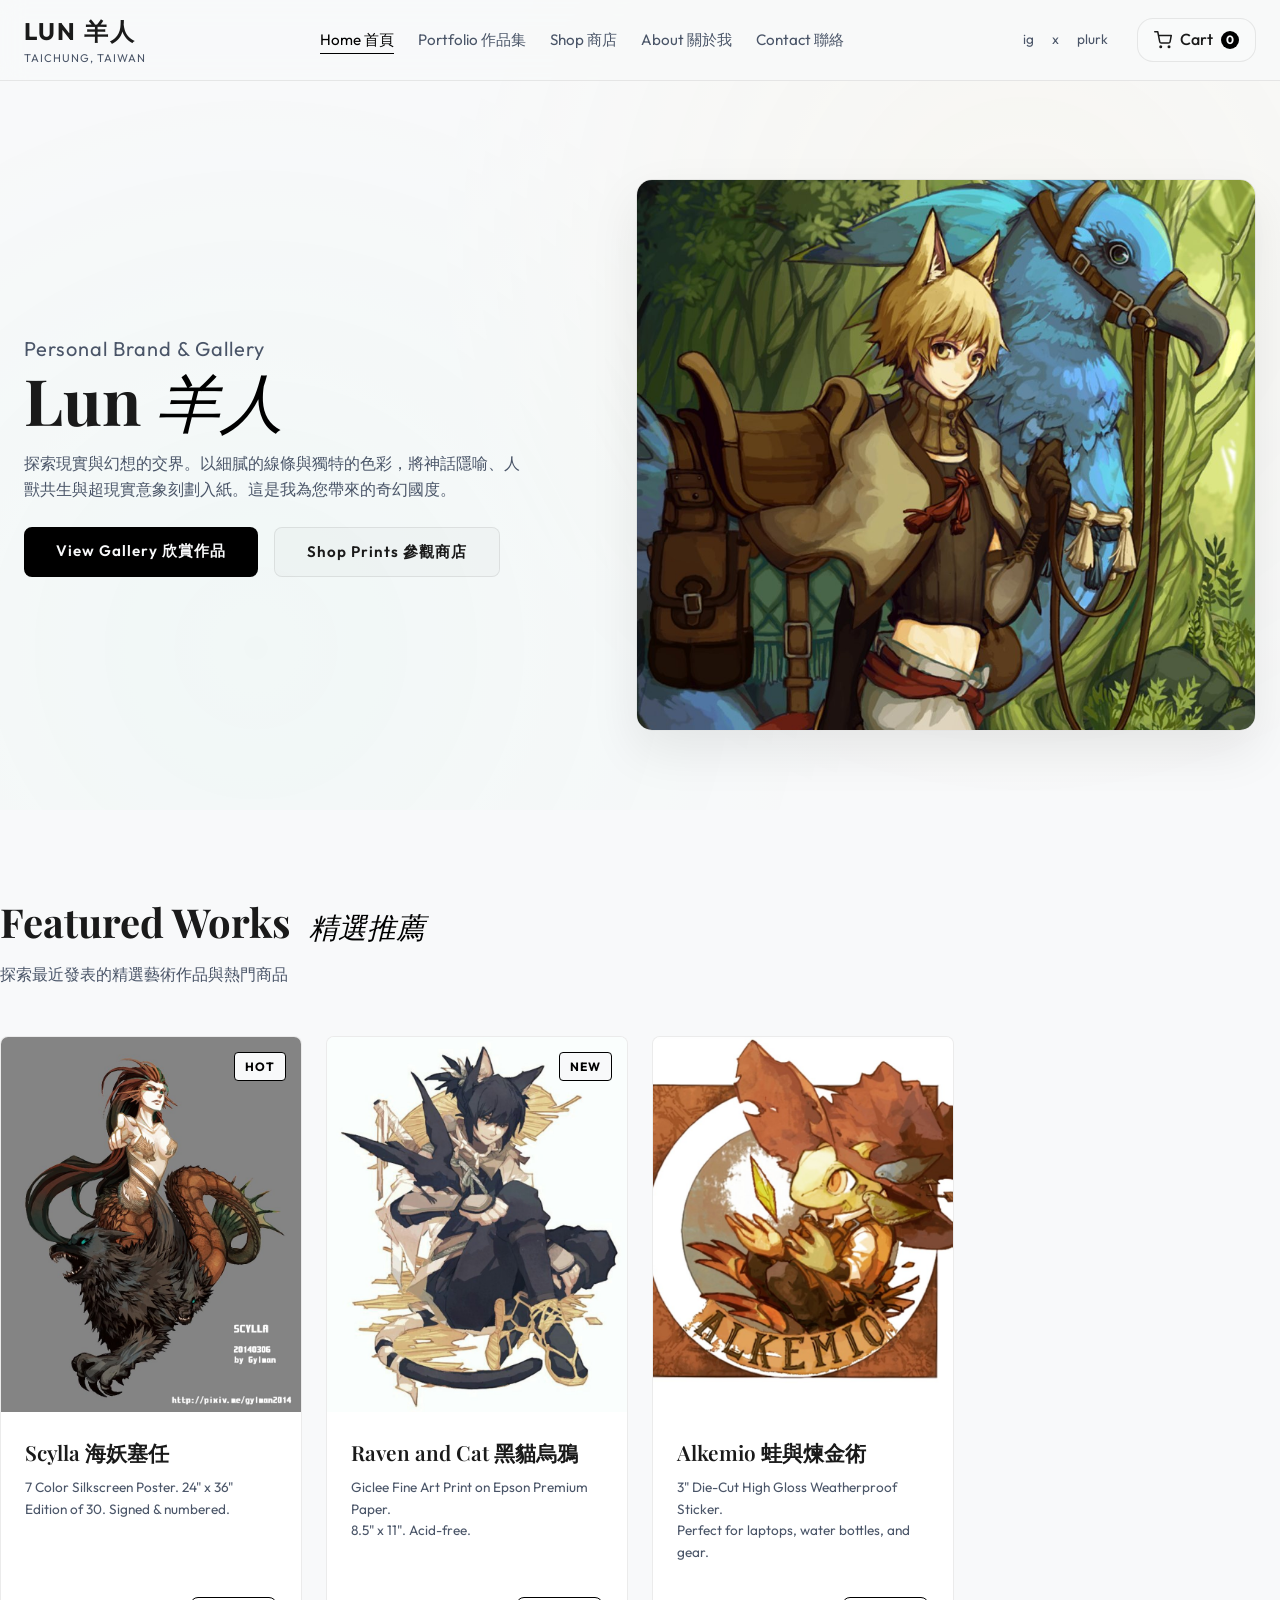
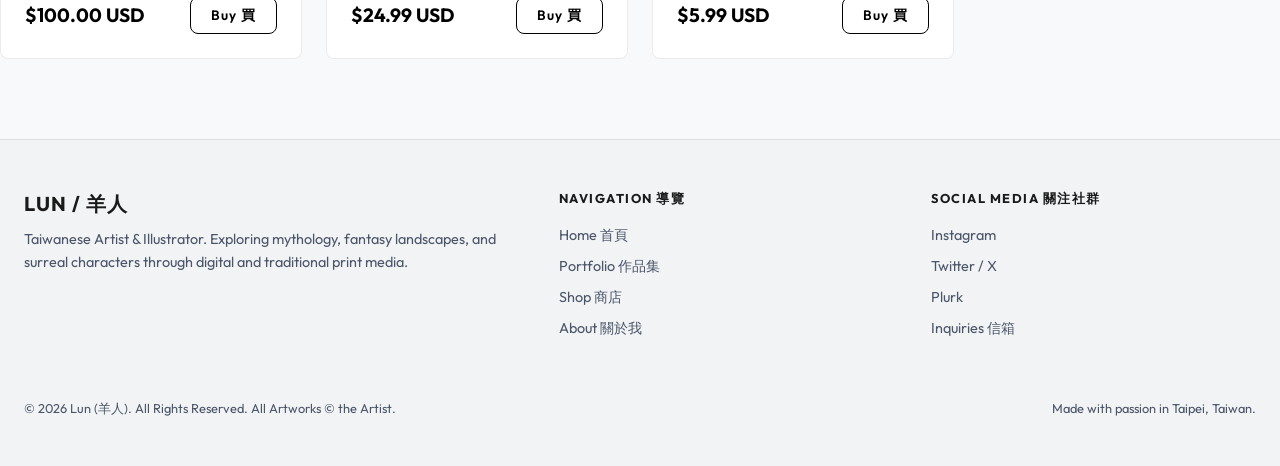
==== commit 714ee998: "Add files via upload" ====
--- a/index.html
+++ b/index.html
@@ -62,7 +62,7 @@
                 </div>
             </div>
             <div class="hero-visual">
-                <img src="assets/hero_artwork.png" alt="Lun (羊人) Signature Artwork - A surreal scene featuring a sheep-horned figure">
+                <img src="assest/hero_artwork.png" alt="Lun (羊人) Signature Artwork - A surreal scene featuring a sheep-horned figure">
             </div>
         </div>
     </section>
@@ -76,9 +76,9 @@
         
         <div class="product-grid">
             <!-- Work 1 (Link to Portfolio/Shop) -->
-            <div class="product-card" data-id="featured-1" data-price="200.00" data-image="assets/artwork_silkscreen1.png">
+            <div class="product-card" data-id="featured-1" data-price="200.00" data-image="assest/artwork_silkscreen1.png">
                 <div class="product-img-wrapper">
-                    <img src="assets/artwork_silkscreen1.png" alt="Frankenstein AP - Screen Print Poster">
+                    <img src="assest/artwork_silkscreen1.png" alt="Frankenstein AP - Screen Print Poster">
                     <span class="product-badge">Hot</span>
                 </div>
                 <div class="product-info">
@@ -95,9 +95,9 @@
             </div>
 
             <!-- Work 2 -->
-            <div class="product-card" data-id="featured-2" data-price="24.99" data-image="assets/artwork_giclee1.png">
+            <div class="product-card" data-id="featured-2" data-price="24.99" data-image="assest/artwork_giclee1.png">
                 <div class="product-img-wrapper">
-                    <img src="assets/artwork_giclee1.png" alt="Essences Insensees - Giclee Print">
+                    <img src="assest/artwork_giclee1.png" alt="Essences Insensees - Giclee Print">
                     <span class="product-badge">New</span>
                 </div>
                 <div class="product-info">
@@ -114,9 +114,9 @@
             </div>
 
             <!-- Work 3 -->
-            <div class="product-card" data-id="featured-3" data-price="5.99" data-image="assets/artwork_sticker1.png">
+            <div class="product-card" data-id="featured-3" data-price="5.99" data-image="assest/artwork_sticker1.png">
                 <div class="product-img-wrapper">
-                    <img src="assets/artwork_sticker1.png" alt="SOUR 酸 - Sticker">
+                    <img src="assest/artwork_sticker1.png" alt="SOUR 酸 - Sticker">
                 </div>
                 <div class="product-info">
                     <h3 class="product-title">Alkemio 蛙與煉金術</h3>
